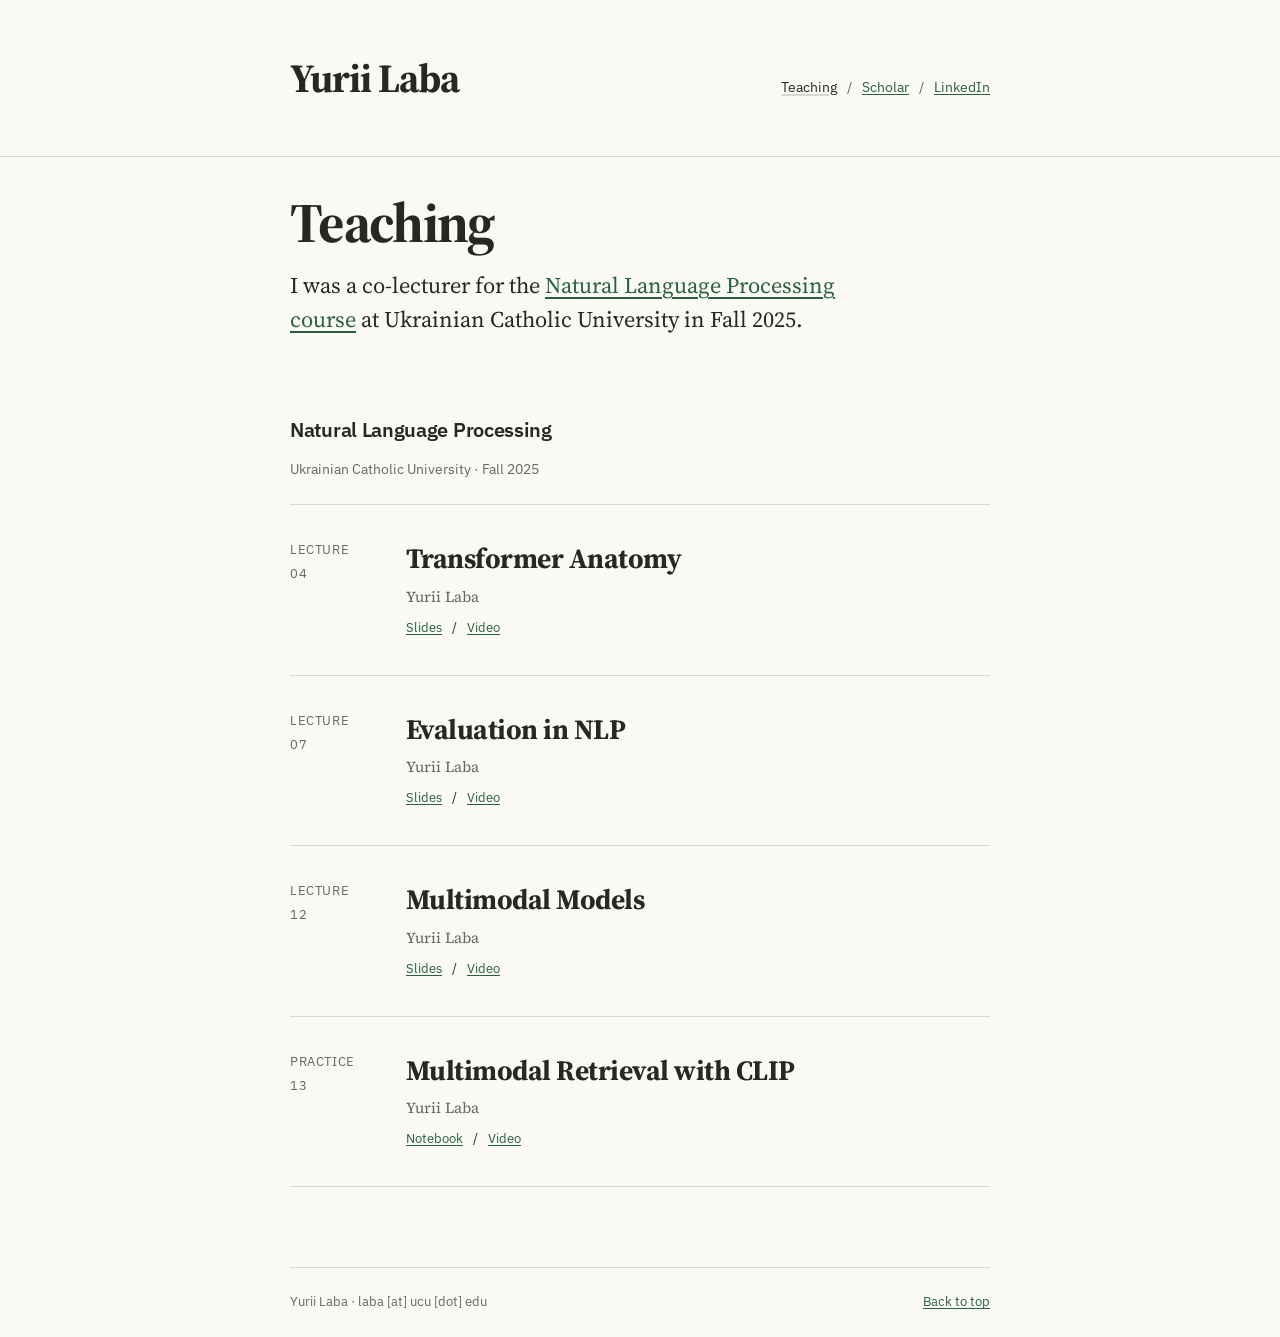
==== teaching.html @ 74da88cd "Build personal academic website" ====
<!doctype html>
<html lang="en">
  <head>
    <meta charset="utf-8">
    <meta name="viewport" content="width=device-width, initial-scale=1">
    <meta
      name="description"
      content="Teaching by Yurii Laba — Natural Language Processing at Ukrainian Catholic University."
    >
    <title>Teaching — Yurii Laba</title>
    <link rel="icon" href="favicon.svg" type="image/svg+xml">
    <link rel="preconnect" href="https://fonts.googleapis.com">
    <link rel="preconnect" href="https://fonts.gstatic.com" crossorigin>
    <link
      href="https://fonts.googleapis.com/css2?family=IBM+Plex+Sans:wght@400;600&amp;family=Source+Serif+4:opsz,wght@8..60,400;8..60,700&amp;display=swap"
      rel="stylesheet"
    >
    <link rel="stylesheet" href="styles.css">
  </head>
  <body>
    <a class="skip-link" href="#main-content">Skip to content</a>

    <div class="wrapper">
      <header class="navbar container">
        <h1 class="author-name"><a href="/">Yurii Laba</a></h1>
        <nav aria-label="Main navigation">
          <a href="teaching.html" aria-current="page">Teaching</a>
          <span aria-hidden="true">/</span>
          <a
            href="https://scholar.google.com/citations?user=FbZQ5okAAAAJ&amp;hl=en"
            target="_blank"
            rel="noreferrer"
          >Scholar</a>
          <span aria-hidden="true">/</span>
          <a href="https://www.linkedin.com/in/yura-laba/" target="_blank" rel="noreferrer">LinkedIn</a>
        </nav>
      </header>

      <hr>

      <main id="main-content" class="container content teaching-page">
        <section aria-labelledby="teaching-title">
          <h2 id="teaching-title" class="page-title">Teaching</h2>
          <p class="page-introduction">
            I was a co-lecturer for the
            <a href="https://github.com/robinhad/ucu-nlp-course" target="_blank" rel="noreferrer">Natural Language Processing course</a>
            at Ukrainian Catholic University in Fall 2025.
          </p>
        </section>

        <section class="course" aria-labelledby="course-title">
          <div class="course-heading">
            <h2 id="course-title">Natural Language Processing</h2>
            <p class="course-meta">Ukrainian Catholic University · Fall 2025</p>
          </div>

          <div class="teaching-list">
            <article class="teaching-item">
              <div class="teaching-kind">
                <span>Lecture</span>
                <span>04</span>
              </div>
              <div class="teaching-content">
                <h3>Transformer Anatomy</h3>
                <p class="authors">Yurii Laba</p>
                <p class="teaching-links">
                  <a
                    href="https://github.com/robinhad/ucu-nlp-course/blob/main/Lectures/Lecture%2004%20Transformer%20Anatomy.pdf"
                    target="_blank"
                    rel="noreferrer"
                  >Slides</a>
                  <span aria-hidden="true">/</span>
                  <a
                    href="https://www.youtube.com/watch?v=CwtXNtSku94"
                    target="_blank"
                    rel="noreferrer"
                  >Video</a>
                </p>
              </div>
            </article>

            <article class="teaching-item">
              <div class="teaching-kind">
                <span>Lecture</span>
                <span>07</span>
              </div>
              <div class="teaching-content">
                <h3>Evaluation in NLP</h3>
                <p class="authors">Yurii Laba</p>
                <p class="teaching-links">
                  <a
                    href="https://github.com/robinhad/ucu-nlp-course/blob/main/Lectures/Lecture%2007%20Foundations%20of%20Evaluation%20in%20NLP.pdf"
                    target="_blank"
                    rel="noreferrer"
                  >Slides</a>
                  <span aria-hidden="true">/</span>
                  <a
                    href="https://www.youtube.com/watch?v=nQwe9xvVMVg&amp;list=PLF5C4LaYzP2LCKeTTgXJgFoXaDDn2COEp&amp;index=11&amp;pp=gAQBiAQB"
                    target="_blank"
                    rel="noreferrer"
                  >Video</a>
                </p>
              </div>
            </article>

            <article class="teaching-item">
              <div class="teaching-kind">
                <span>Lecture</span>
                <span>12</span>
              </div>
              <div class="teaching-content">
                <h3>Multimodal Models</h3>
                <p class="authors">Yurii Laba</p>
                <p class="teaching-links">
                  <a
                    href="https://github.com/robinhad/ucu-nlp-course/blob/main/Lectures/Lecture%2012%20Multimodal%20NLP.pdf"
                    target="_blank"
                    rel="noreferrer"
                  >Slides</a>
                  <span aria-hidden="true">/</span>
                  <a
                    href="https://www.youtube.com/watch?v=x6M66mOoMHk&amp;list=PLF5C4LaYzP2LCKeTTgXJgFoXaDDn2COEp&amp;index=24"
                    target="_blank"
                    rel="noreferrer"
                  >Video</a>
                </p>
              </div>
            </article>

            <article class="teaching-item">
              <div class="teaching-kind">
                <span>Practice</span>
                <span>13</span>
              </div>
              <div class="teaching-content">
                <h3>Multimodal Retrieval with CLIP</h3>
                <p class="authors">Yurii Laba</p>
                <p class="teaching-links">
                  <a
                    href="https://colab.research.google.com/github/robinhad/ucu-nlp-course/blob/main/Practices/Practice_13_MultiModal_Retrieval.ipynb"
                    target="_blank"
                    rel="noreferrer"
                  >Notebook</a>
                  <span aria-hidden="true">/</span>
                  <a
                    href="https://www.youtube.com/watch?v=4V-chpu6N-I&amp;list=PLF5C4LaYzP2LCKeTTgXJgFoXaDDn2COEp&amp;index=24&amp;pp=gAQBiAQB"
                    target="_blank"
                    rel="noreferrer"
                  >Video</a>
                </p>
              </div>
            </article>
          </div>
        </section>
      </main>

      <footer class="container site-footer">
        <p>Yurii Laba · laba [at] ucu [dot] edu</p>
        <a href="#main-content">Back to top</a>
      </footer>
    </div>
  </body>
</html>
---- styles.css ----
/* Hallmark · pre-emit critique: P5 H5 E5 S5 R5 V4
 * genre: editorial · tone: austere · macrostructure: Long Document
 * palette: forest-green on warm paper · nav: N9 edge-aligned · footer: Ft2 inline
 */

:root {
  --color-paper: #faf9f4;
  --color-ink: #242923;
  --color-muted: #626960;
  --color-accent: #28613f;
  --color-rule: #d9d8d1;
  --color-focus: #9e3f27;
  --font-display: "Source Serif 4", Georgia, serif;
  --font-body: "Source Serif 4", Georgia, serif;
  --font-interface: "IBM Plex Sans", Arial, sans-serif;
  --space-2xs: 0.375rem;
  --space-xs: 0.625rem;
  --space-sm: 1rem;
  --space-md: 1.5rem;
  --space-lg: 2.25rem;
  --space-xl: 3.5rem;
  --space-2xl: 5rem;
  --measure: 43.75rem;
}

html,
body {
  min-height: 100%;
  overflow-x: clip;
}

html {
  scroll-behavior: smooth;
}

body {
  margin: 0;
  color: var(--color-ink);
  background: var(--color-paper);
  font-family: var(--font-body);
  font-size: 1.0625rem;
  line-height: 1.6;
  text-rendering: optimizeLegibility;
}

a {
  color: var(--color-accent);
  text-decoration-thickness: 0.075em;
  text-underline-offset: 0.16em;
}

a:hover {
  text-decoration-thickness: 0.12em;
}

a:focus-visible {
  outline: 0.16rem solid var(--color-focus);
  outline-offset: 0.22rem;
  border-radius: 0.05rem;
}

.skip-link {
  position: fixed;
  z-index: 10;
  inset-block-start: var(--space-sm);
  inset-inline-start: var(--space-sm);
  padding: var(--space-xs) var(--space-sm);
  color: var(--color-paper);
  background: var(--color-ink);
  font-family: var(--font-interface);
  font-size: 0.875rem;
  transform: translateY(-200%);
}

.skip-link:focus {
  transform: translateY(0);
}

.wrapper {
  min-height: 100%;
}

.container {
  width: min(var(--measure), calc(100% - 2rem));
  margin-inline: auto;
}

.navbar {
  display: flex;
  flex-direction: column;
  align-items: flex-start;
  gap: var(--space-sm);
  padding-block: var(--space-lg);
}

.author-name {
  min-width: 0;
  margin: 0;
  font-family: var(--font-display);
  font-size: clamp(2rem, 8vw, 2.5rem);
  font-weight: 700;
  line-height: 1.1;
  letter-spacing: -0.025em;
  overflow-wrap: anywhere;
}

.author-name a {
  color: var(--color-ink);
  text-decoration: none;
}

nav {
  display: flex;
  flex-wrap: wrap;
  align-items: center;
  gap: var(--space-xs);
  color: var(--color-muted);
  font-family: var(--font-interface);
  font-size: 0.875rem;
}

nav a {
  white-space: nowrap;
}

nav a[aria-current="page"] {
  color: var(--color-ink);
  text-decoration: underline;
  text-decoration-color: var(--color-rule);
  text-decoration-thickness: 0.12em;
}

nav span {
  color: var(--color-muted);
  user-select: none;
}

hr {
  height: 0;
  margin: 0;
  border: 0;
  border-block-start: 1px solid var(--color-rule);
}

.content {
  padding-block: var(--space-lg) var(--space-2xl);
}

.content section {
  scroll-margin-block-start: var(--space-lg);
}

.content section + section {
  margin-block-start: var(--space-2xl);
}

.content p {
  margin-block: var(--space-sm);
}

h2 {
  margin: 0 0 var(--space-md);
  font-family: var(--font-interface);
  font-size: 1.25rem;
  font-style: normal;
  font-weight: 600;
  line-height: 1.25;
  letter-spacing: -0.015em;
}

.introduction {
  font-size: clamp(1.2rem, 4.4vw, 1.45rem);
  line-height: 1.45;
}

.profile-picture {
  display: block;
  width: 10rem;
  height: 10rem;
  margin: 0 auto var(--space-lg);
  object-fit: cover;
  object-position: 50% 23%;
  border-radius: 50%;
}

#contact {
  margin-block-start: var(--space-lg);
}

.publication-list {
  border-block-start: 1px solid var(--color-rule);
}

.publication {
  display: grid;
  grid-template-columns: minmax(0, 1fr);
  gap: var(--space-sm);
  padding-block: var(--space-lg);
  border-block-end: 1px solid var(--color-rule);
}

.publication-meta {
  display: flex;
  justify-content: space-between;
  color: var(--color-muted);
  font-family: var(--font-interface);
  font-size: 0.8125rem;
  font-variant-numeric: tabular-nums;
  line-height: 1.4;
  text-transform: uppercase;
  letter-spacing: 0.045em;
}

.publication-content {
  min-width: 0;
}

.publication h3 {
  margin: 0;
  font-family: var(--font-display);
  font-size: clamp(1.35rem, 5vw, 1.75rem);
  font-style: normal;
  font-weight: 700;
  line-height: 1.24;
  letter-spacing: -0.018em;
  overflow-wrap: anywhere;
}

.publication-content p {
  margin-block: var(--space-xs) 0;
}

.authors {
  color: var(--color-muted);
  font-size: 0.95rem;
  line-height: 1.45;
}

.publication-links {
  display: flex;
  flex-wrap: wrap;
  gap: var(--space-2xs) var(--space-xs);
  align-items: baseline;
  font-family: var(--font-interface);
  font-size: 0.8125rem;
}

.publication-links a {
  white-space: nowrap;
}

.venue {
  color: var(--color-muted);
  font-style: normal;
}

.updates-list {
  border-block-start: 1px solid var(--color-rule);
}

.update {
  display: grid;
  grid-template-columns: minmax(0, 1fr);
  gap: var(--space-2xs);
  padding-block: var(--space-md);
  border-block-end: 1px solid var(--color-rule);
}

.update p {
  margin: 0;
}

.update-date {
  color: var(--color-muted);
  font-family: var(--font-interface);
  font-size: 0.8125rem;
  font-variant-numeric: tabular-nums;
}

.site-footer {
  display: flex;
  flex-wrap: wrap;
  justify-content: space-between;
  gap: var(--space-sm);
  padding-block: var(--space-md);
  border-block-start: 1px solid var(--color-rule);
  color: var(--color-muted);
  font-family: var(--font-interface);
  font-size: 0.8125rem;
}

.site-footer p {
  margin: 0;
}

.site-footer a {
  white-space: nowrap;
}

.page-title {
  margin-block-end: var(--space-sm);
  font-family: var(--font-display);
  font-size: clamp(2.25rem, 9vw, 3.5rem);
  font-weight: 700;
  line-height: 1.08;
  letter-spacing: -0.03em;
  overflow-wrap: anywhere;
}

.page-introduction {
  max-width: 36rem;
  font-size: clamp(1.15rem, 4.4vw, 1.4rem);
  line-height: 1.5;
}

.course {
  margin-block-start: var(--space-2xl);
}

.course-heading {
  margin-block-end: var(--space-md);
}

.course-heading h2 {
  margin-block-end: var(--space-2xs);
}

.course-meta {
  margin: 0;
  color: var(--color-muted);
  font-family: var(--font-interface);
  font-size: 0.875rem;
}

.teaching-list {
  border-block-start: 1px solid var(--color-rule);
}

.teaching-item {
  display: grid;
  grid-template-columns: minmax(0, 1fr);
  gap: var(--space-sm);
  padding-block: var(--space-lg);
  border-block-end: 1px solid var(--color-rule);
}

.teaching-kind {
  display: flex;
  justify-content: space-between;
  color: var(--color-muted);
  font-family: var(--font-interface);
  font-size: 0.8125rem;
  font-variant-numeric: tabular-nums;
  line-height: 1.4;
  text-transform: uppercase;
  letter-spacing: 0.045em;
}

.teaching-content {
  min-width: 0;
}

.teaching-content h3 {
  margin: 0;
  font-family: var(--font-display);
  font-size: clamp(1.35rem, 5vw, 1.75rem);
  font-style: normal;
  font-weight: 700;
  line-height: 1.24;
  letter-spacing: -0.018em;
  overflow-wrap: anywhere;
}

.teaching-content p {
  margin-block: var(--space-xs) 0;
}

.teaching-links {
  display: flex;
  flex-wrap: wrap;
  gap: var(--space-2xs) var(--space-xs);
  align-items: baseline;
  font-family: var(--font-interface);
  font-size: 0.8125rem;
}

.teaching-links a {
  white-space: nowrap;
}

@media (min-width: 30rem) {
  .profile-picture {
    float: inline-end;
    width: 11.875rem;
    height: 11.875rem;
    margin: -0.625rem 0 var(--space-md) var(--space-lg);
  }
}

@media (min-width: 40rem) {
  .navbar {
    flex-direction: row;
    align-items: baseline;
    justify-content: space-between;
    gap: var(--space-lg);
    padding-block: var(--space-xl);
  }

  nav {
    justify-content: flex-end;
  }

  .content {
    padding-block-start: var(--space-lg);
  }

  .publication {
    grid-template-columns: 5rem minmax(0, 1fr);
    gap: var(--space-lg);
  }

  .publication-meta {
    flex-direction: column;
    justify-content: flex-start;
    gap: var(--space-2xs);
  }

  .update {
    grid-template-columns: 7rem minmax(0, 1fr);
    gap: var(--space-lg);
  }

  .teaching-item {
    grid-template-columns: 5rem minmax(0, 1fr);
    gap: var(--space-lg);
  }

  .teaching-kind {
    flex-direction: column;
    justify-content: flex-start;
    gap: var(--space-2xs);
  }
}

@media (prefers-reduced-motion: reduce) {
  html {
    scroll-behavior: auto;
  }
}
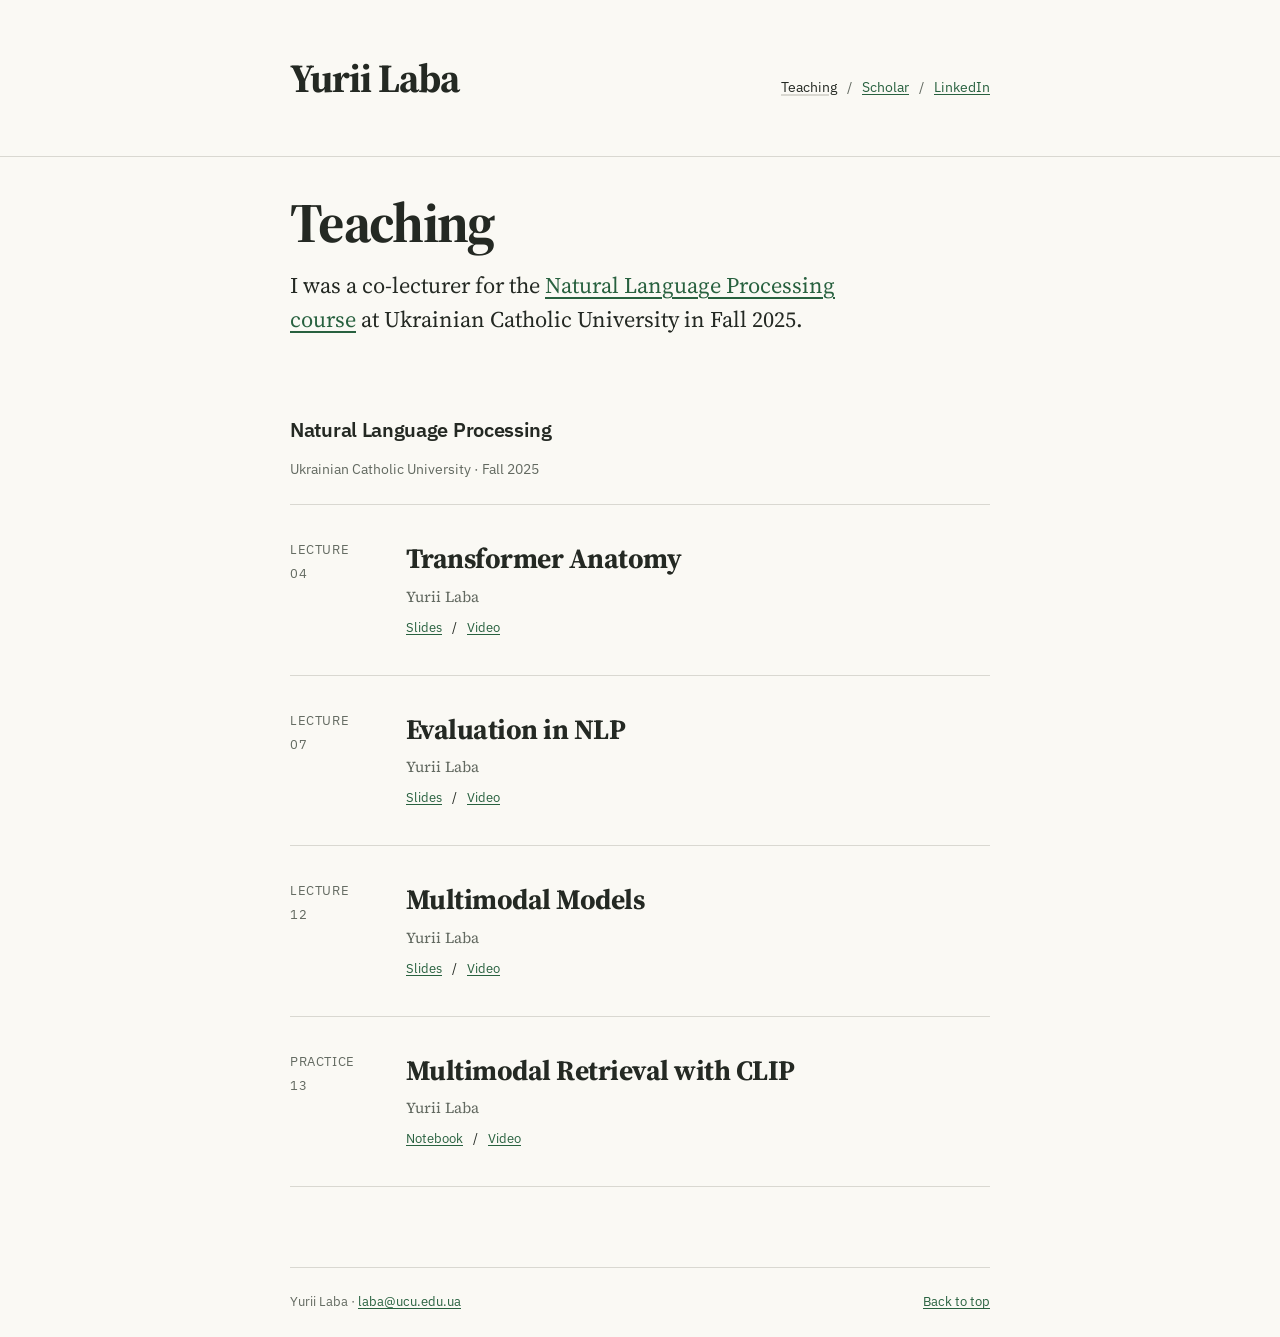
==== commit 116a8e7d: "fixed email" ====
--- a/teaching.html
+++ b/teaching.html
@@ -155,7 +155,7 @@
       </main>
 
       <footer class="container site-footer">
-        <p>Yurii Laba · laba [at] ucu [dot] edu</p>
+        <p>Yurii Laba · <a href="mailto:laba@ucu.edu.ua">laba@ucu.edu.ua</a></p>
         <a href="#main-content">Back to top</a>
       </footer>
     </div>
